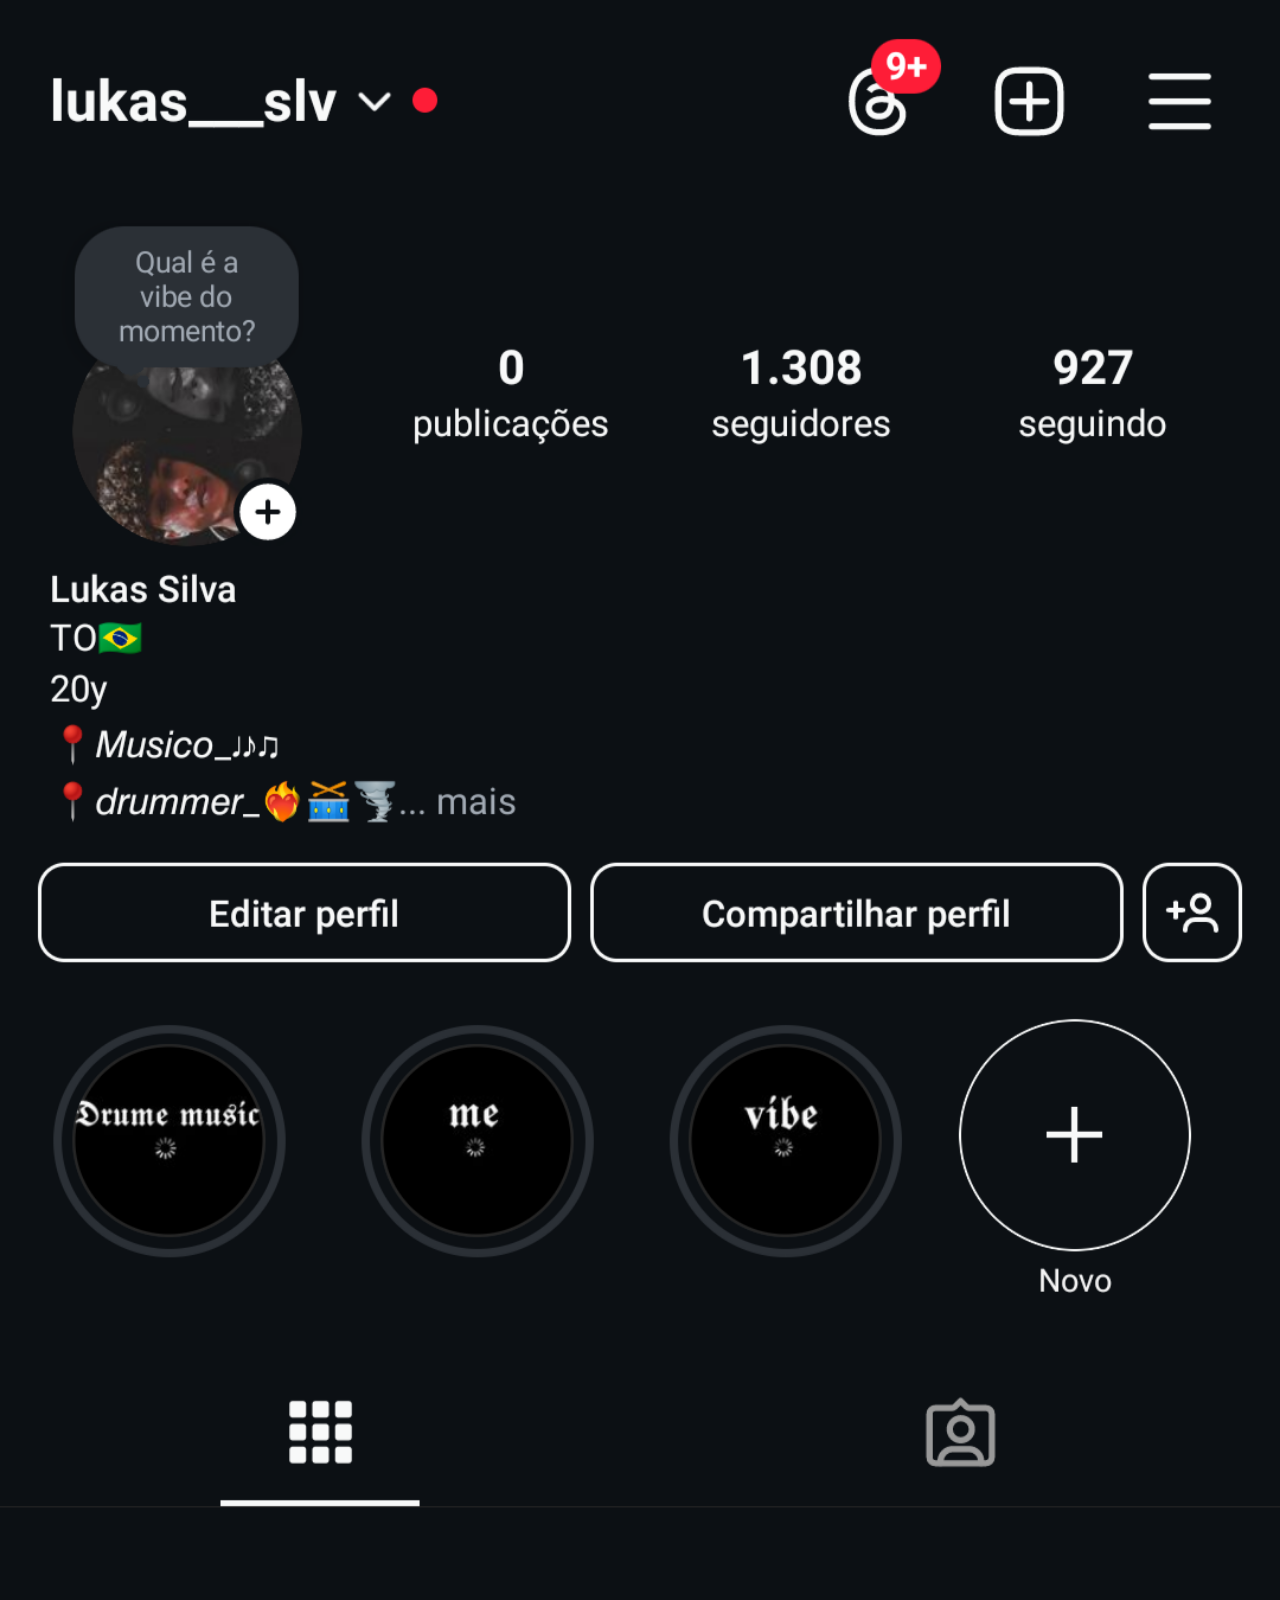
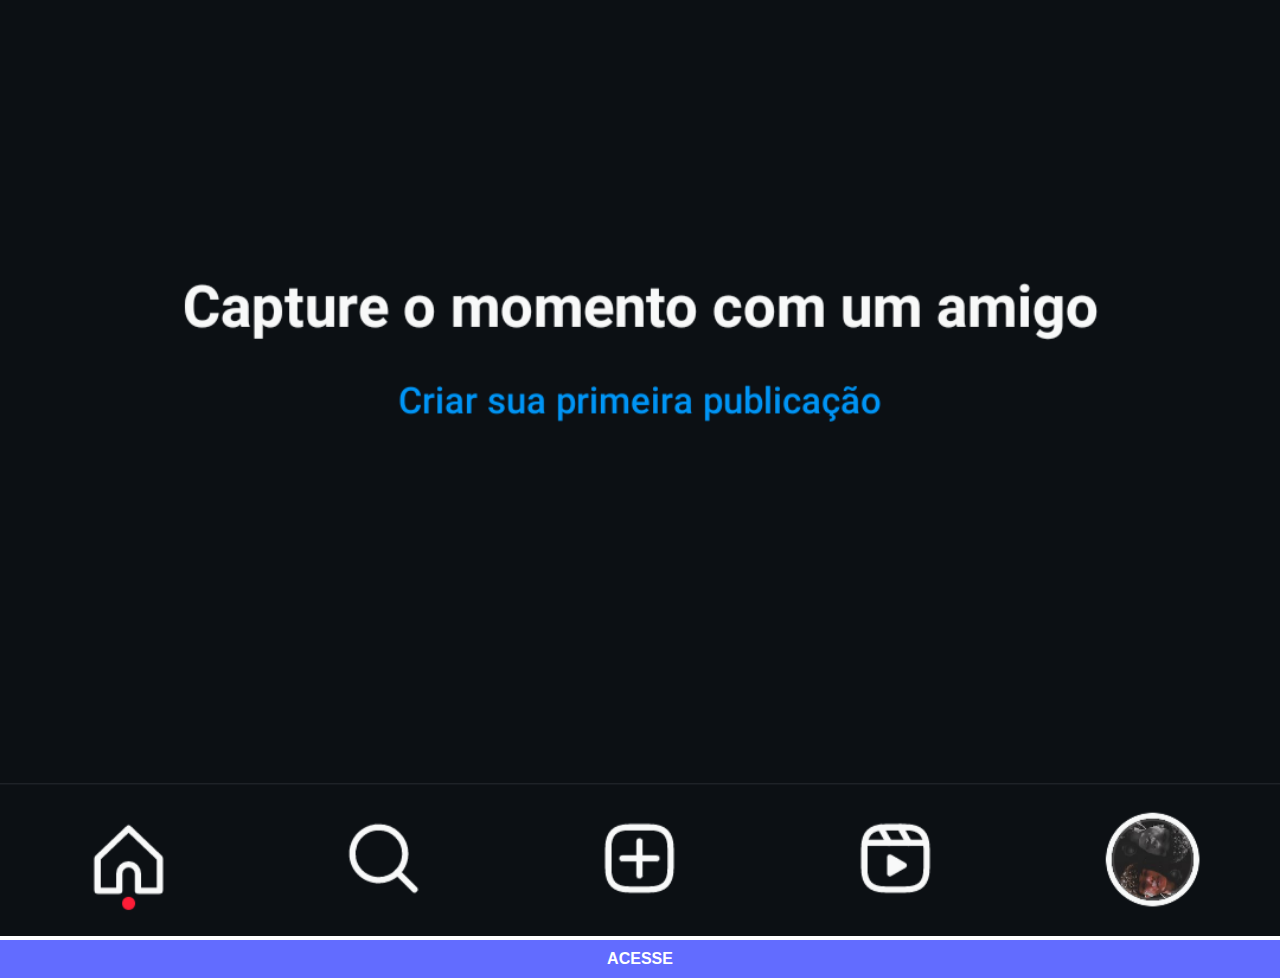
==== instagram.html @ 4e8fc954 "novas pastas" ====
<!DOCTYPE html>
<html lang="en">
<head>
    <meta charset="UTF-8">
    <meta name="viewport" content="width=device-width, initial-scale=1.0">
    <link rel="stylesheet" href="estilos/social.css">
    <title>instagram</title>
</head>
<body>
    <img src=" imagens/tela-insta.png" alt=" instagram">
    <a href="https://www.instagram.com/lukas___slv/" target="_blank"> ACESSE</a>
</body>
</html>
---- estilos/social.css ----
@charset "UTF-8";
    
*{
    margin: 0px;
    padding: 0px;
    font-family: Arial, Helvetica, sans-serif;
}
::-webkit-scrollbar{
    width: 0px;
    height: 0px;
}
img{
    width: 100vw;
  
  }
a{
   
    display: block;
    background-color: rgba(0, 17, 255, 0.616);
    text-align: center;
    text-decoration: none;
    color: white;
    font-weight: bolder;
    padding: 10px;
}
a:hover{
    background-color: rgb(47, 0, 255);
}
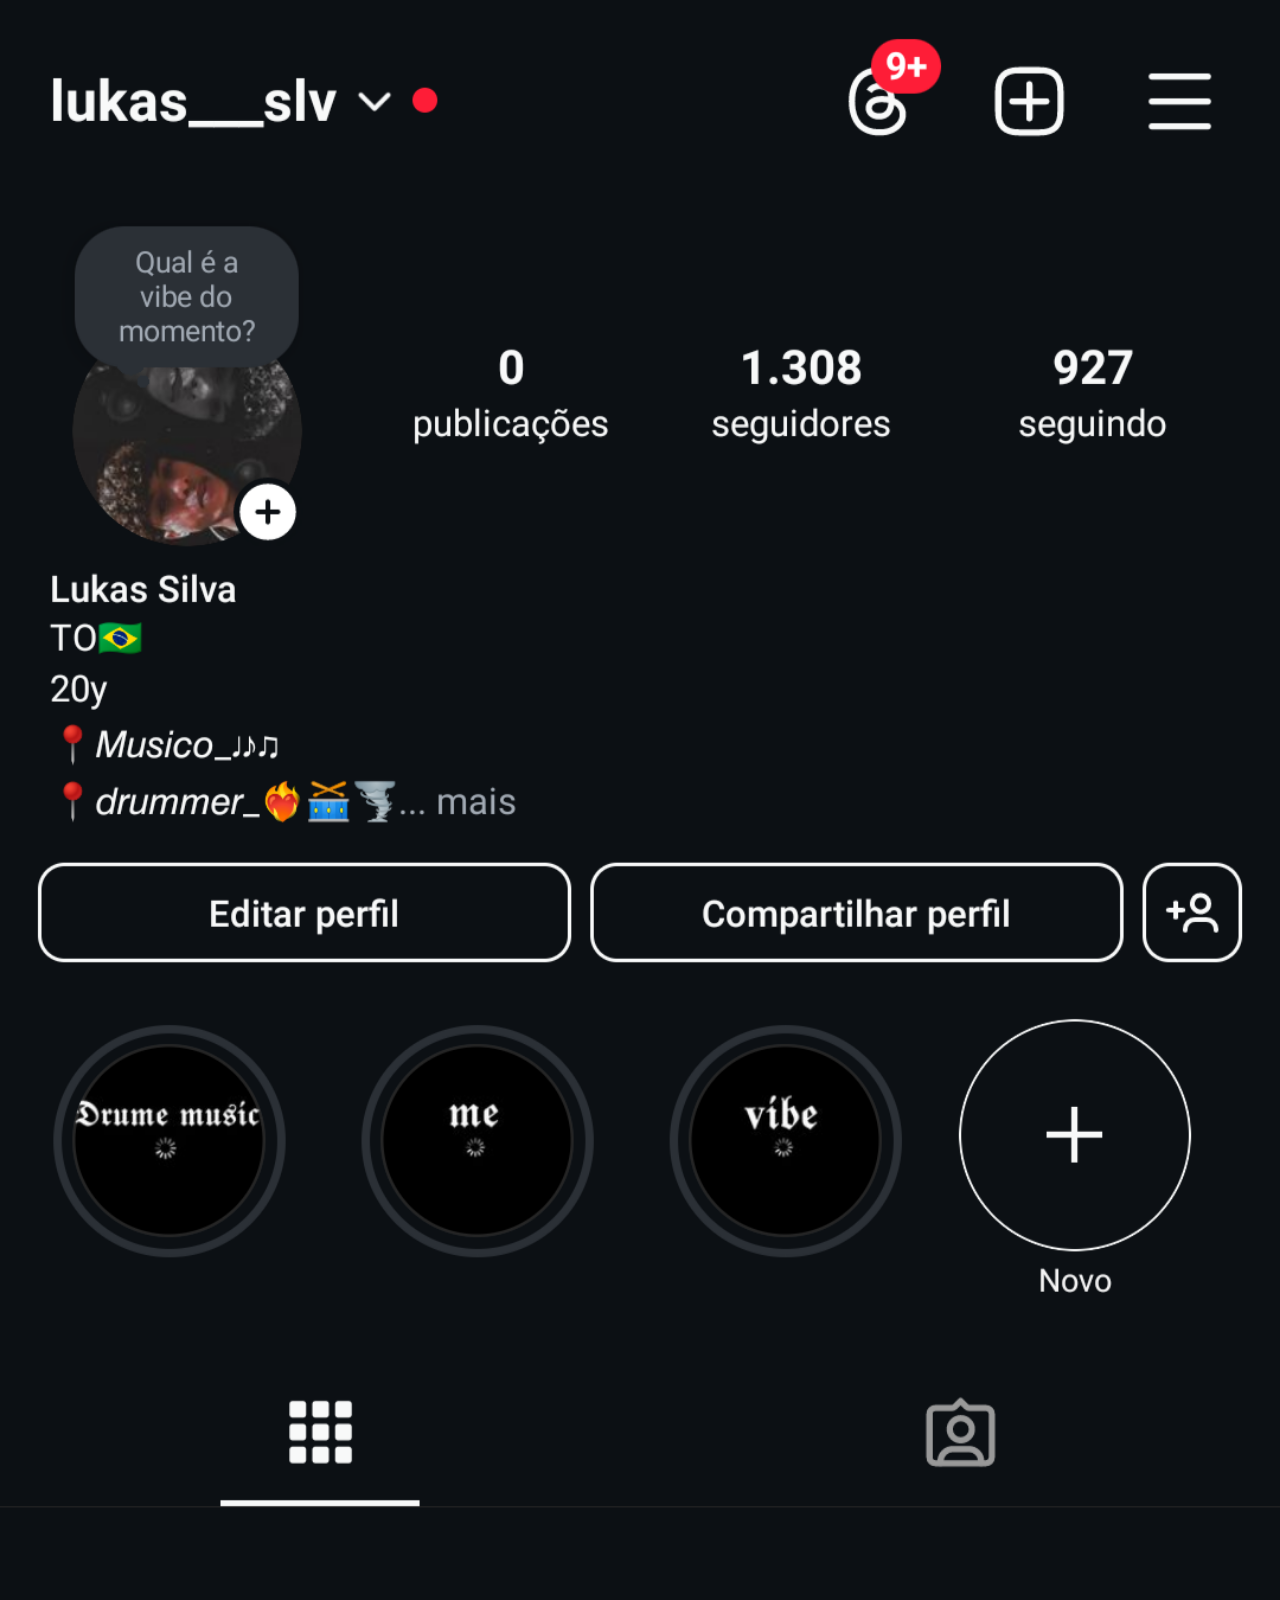
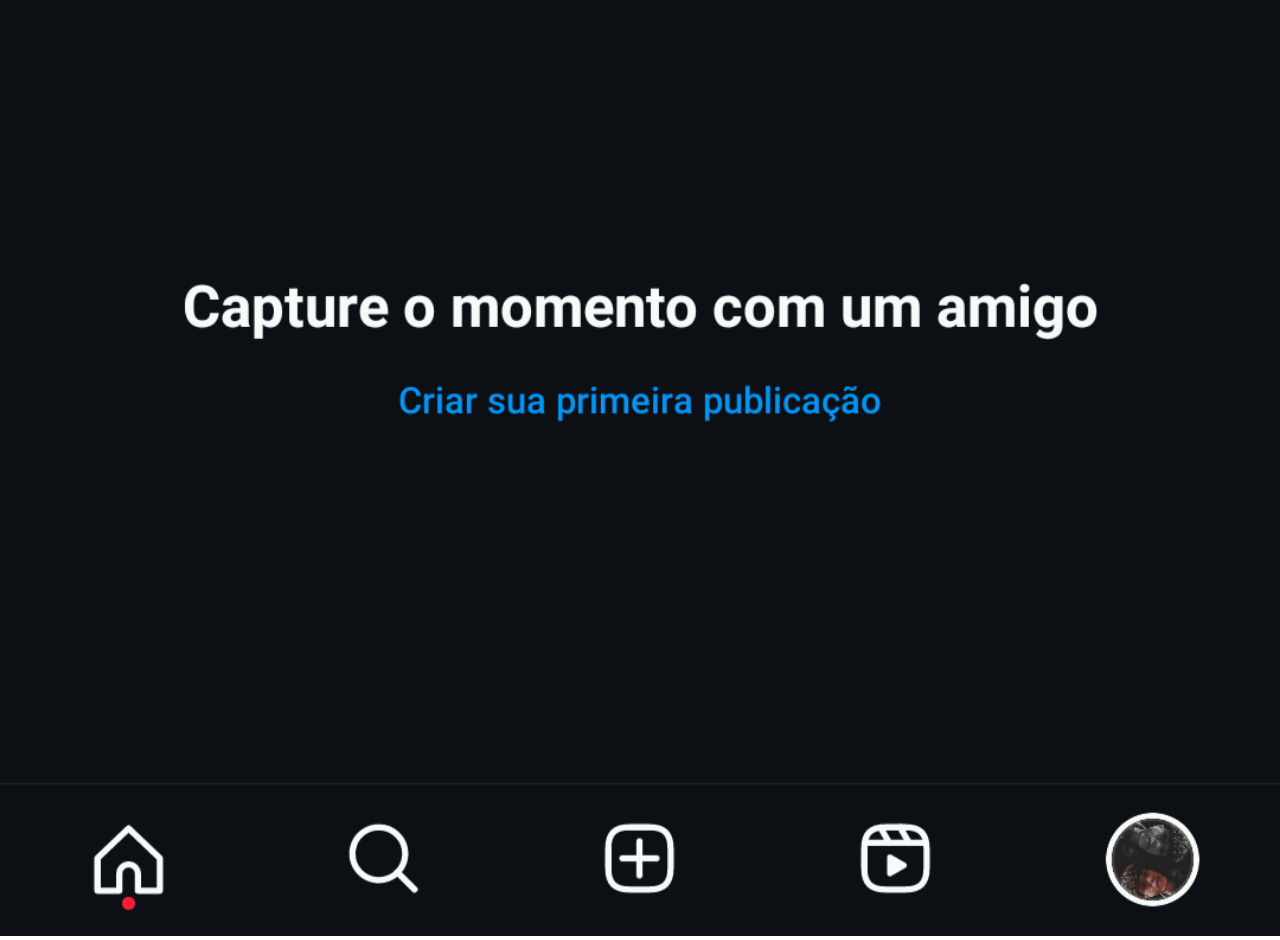
==== commit 88a5935b: "Update instagram.html" ====
--- a/instagram.html
+++ b/instagram.html
@@ -8,6 +8,6 @@
 </head>
 <body>
     <img src=" imagens/tela-insta.png" alt=" instagram">
-    <a href="https://www.instagram.com/lukas___slv/" target="_blank"> ACESSE</a>
+    <!-- <a href="https://www.instagram.com/lukas___slv/" target="_blank"> ACESSE</a> -->
 </body>
 </html>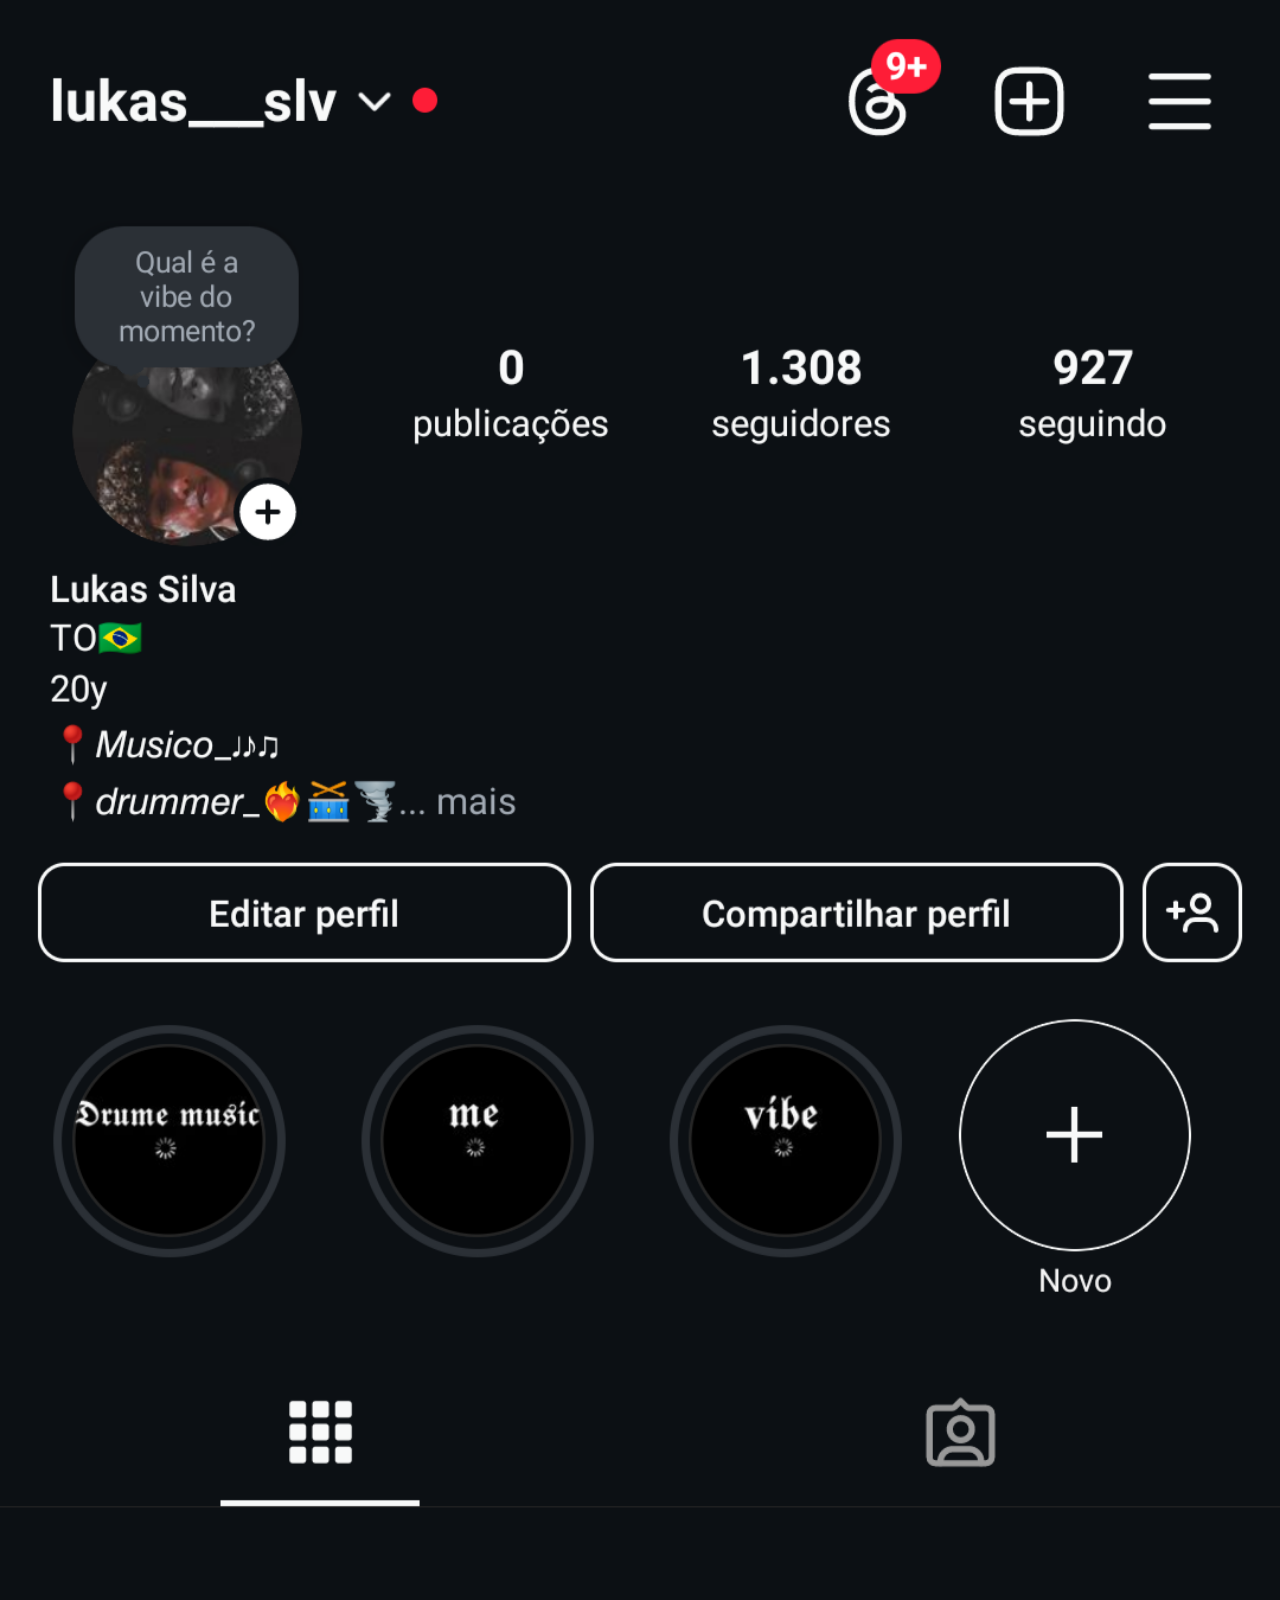
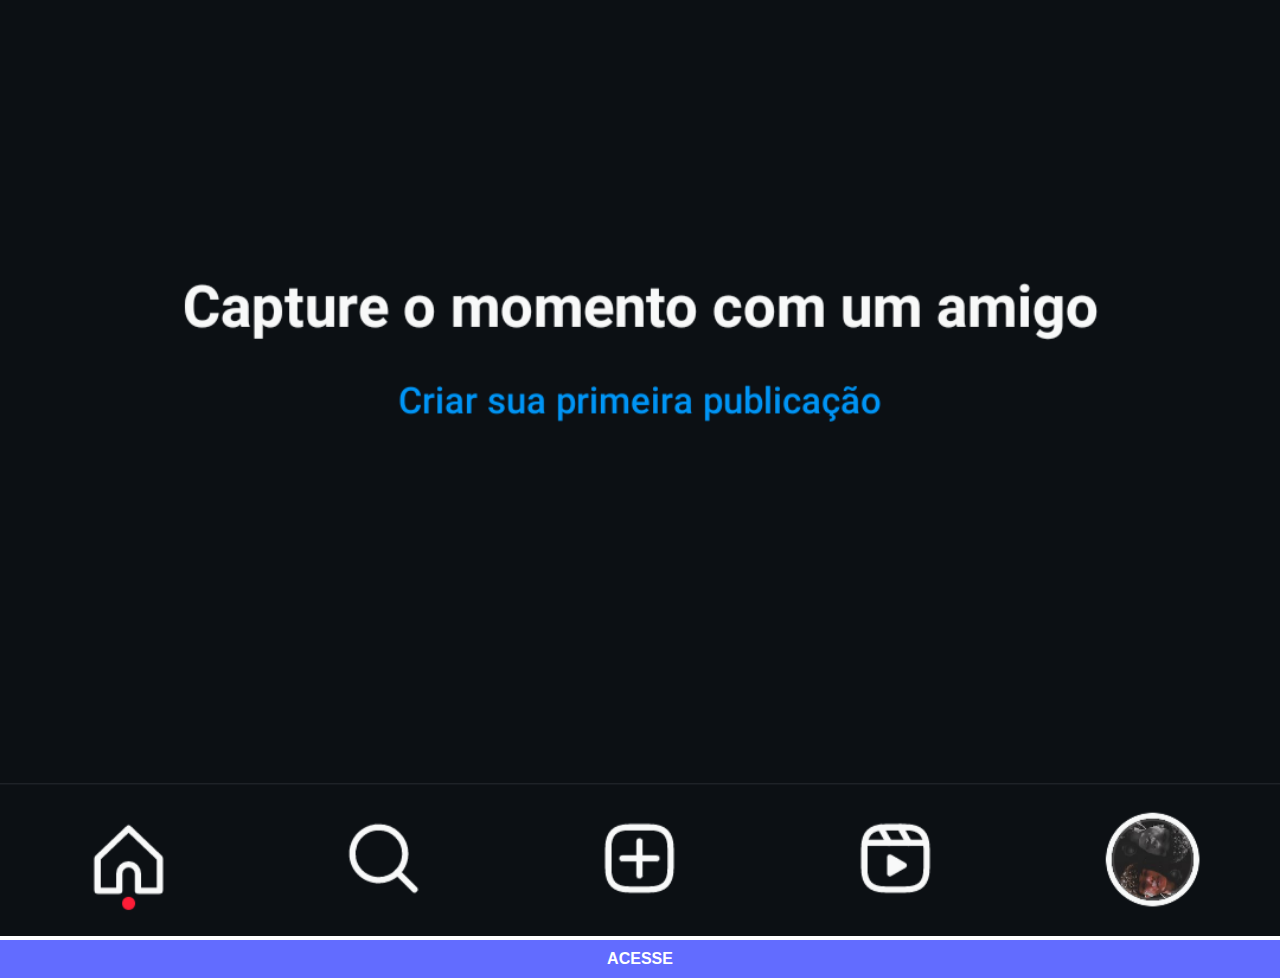
==== commit a6f8e367: "Update instagram.html" ====
--- a/instagram.html
+++ b/instagram.html
@@ -8,6 +8,6 @@
 </head>
 <body>
     <img src=" imagens/tela-insta.png" alt=" instagram">
-    <!-- <a href="https://www.instagram.com/lukas___slv/" target="_blank"> ACESSE</a> -->
+    <a href="https://www.instagram.com/lukas___slv/" target="_blank"> ACESSE</a> 
 </body>
 </html>